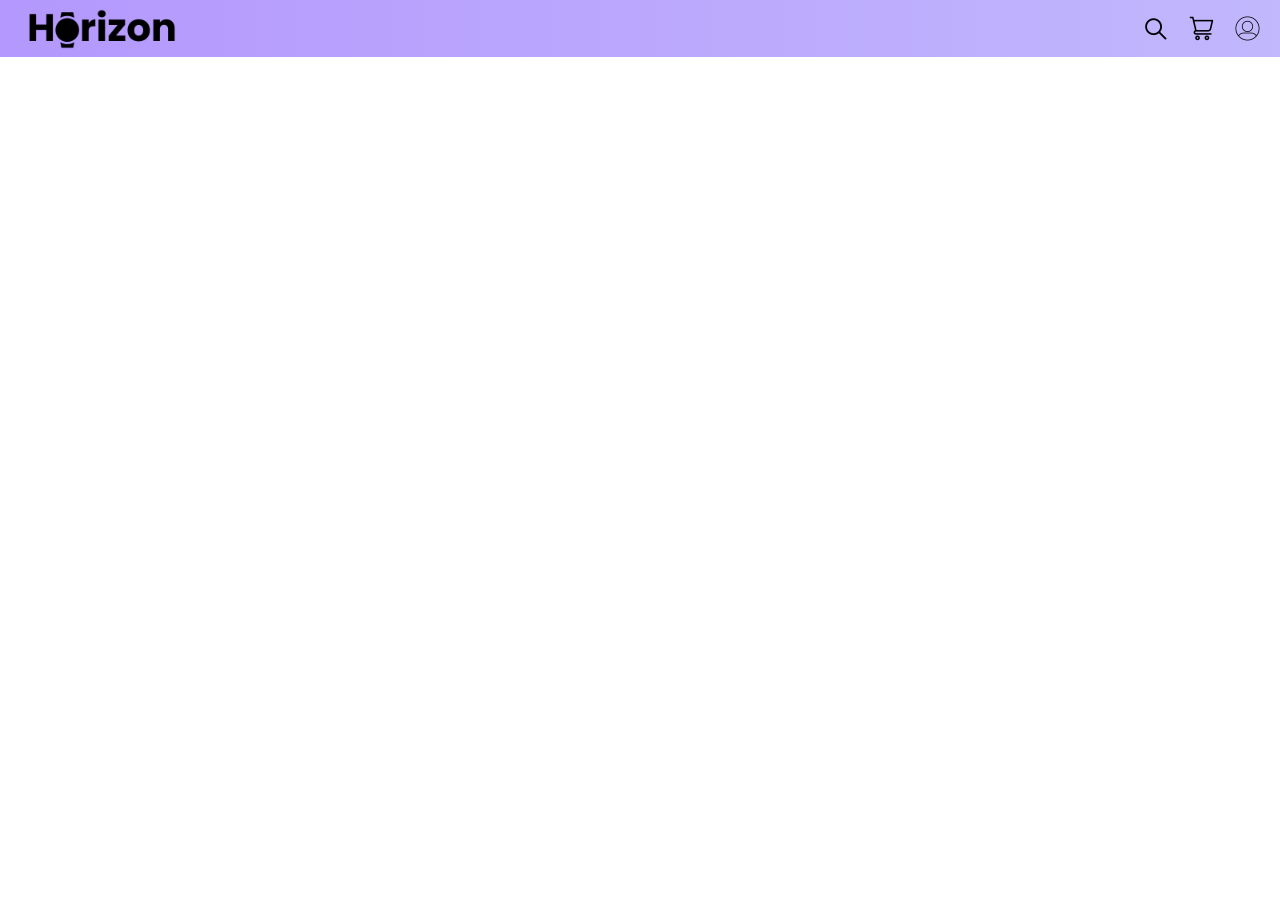
==== watch store/index.html @ 2ffa4701 "watch store - navbar completed" ====
<html lang="en">

<head>
    <meta charset="UTF-8">
    <meta name="viewport" content="width=device-width, initial-scale=1.0">
    <title>Horizon</title>
    <link href="https://cdn.jsdelivr.net/npm/bootstrap@5.3.3/dist/css/bootstrap.min.css" rel="stylesheet"
        integrity="sha384-QWTKZyjpPEjISv5WaRU9OFeRpok6YctnYmDr5pNlyT2bRjXh0JMhjY6hW+ALEwIH" crossorigin="anonymous">
    <link rel="stylesheet" href="style.css">
</head>

<body>
    <nav class="navbar navbar-expand-sm bg-body-tertiary">
        <div class="container-fluid">
            <img class="heading-logo" src="assets/heading_logo.png">
            <button class="navbar-toggler" type="button" data-bs-toggle="collapse" data-bs-target="#navbarNav"
                aria-controls="navbarNav" aria-expanded="false" aria-label="Toggle navigation">
               <img src="assets/icons/menu.svg">
            </button>
            <div class="collapse navbar-collapse" id="navbarNav">
                <ul class="navbar-nav ms-auto endItems">
                    <li class="nav-item endItems">
                        <a class="nav-link" href="#">
                            <img src="assets/icons/search.png"> <span class="d-sm-none nav-item-text">Search</span>
                        </a>
                    </li>
                    <li class="nav-item endItems">
                        <a class="nav-link" href="#">
                            <img src="assets/icons/cart.png"> <span class="d-sm-none nav-item-text">Cart</span>
                        </a>
                    </li>
                    <li class="nav-item endItems">
                        <a class="nav-link" href="#">
                            <img src="assets/icons/profile.png"> <span class="d-sm-none nav-item-text">Sign In</span>
                        </a>
                    </li>
                </ul>
            </div>
        </div> 
    </nav>
    <script src="https://cdn.jsdelivr.net/npm/bootstrap@5.3.3/dist/js/bootstrap.bundle.min.js"
        integrity="sha384-YvpcrYf0tY3lHB60NNkmXc5s9fDVZLESaAA55NDzOxhy9GkcIdslK1eN7N6jIeHz"
        crossorigin="anonymous"></script>
</body>

</html>
---- watch store/style.css ----
/* NavBar area */

.heading-logo{
    height: 40px;
}

.endItems > li > a > img {
    margin-left: 5px;
    height: 25px;
    width: 25px;
}

.nav-item-text {
    position: relative;
    margin-left: 10px;
    font-size: 18px;
    font-family: 'Roboto', sans-serif;
}

.nav-item-text::after {
    content: '';
    position: absolute;
    width: 0;
    height: 2px;
    bottom: 0;
    left: 0;
    background-color: #000;
    transition: width 1s; 
}

.nav-item-text:hover::after {
  
    width: 100%;
}

.navbar-toggler > img {
    height: 30px;
    width: 30px;
}
.navbar-toggler {
    border: none;
    background-color: transparent;
}


@media (max-width: 576px) {
    .heading-logo{
        height: 30px;
    }
    .endItems > img {
        margin-left: 10px;
        margin-top: 10px;
        height: 30px;
        width: 30px;
    }
}

@keyframes gradient {
    0% {
        background-position: 0% 50%;
    }
    50% {
        background-position: 100% 50%;
    }
    100% {
        background-position: 0% 50%;
    }
}

.navbar {
    background: linear-gradient(270deg, rgb(207, 215, 253), rgb(180, 152, 253));
    background-size: 200% 200%;
    animation: gradient 3s ease infinite;
}
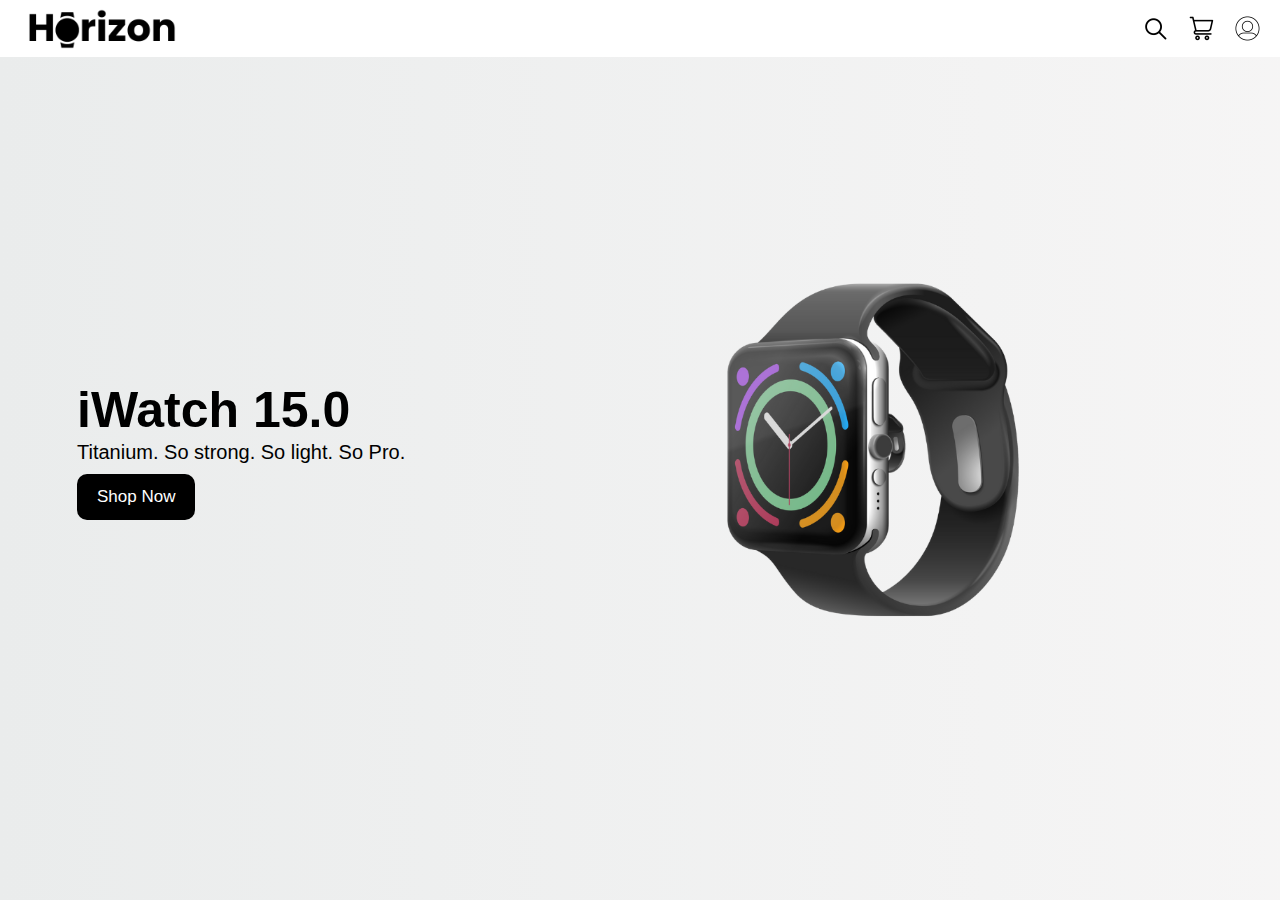
==== commit 27d9a68a: "head-section-finished" ====
--- a/watch store/index.html
+++ b/watch store/index.html
@@ -10,12 +10,12 @@
 </head>
 
 <body>
-    <nav class="navbar navbar-expand-sm bg-body-tertiary">
+    <nav class="navbar navbar-expand-sm bg-body-tertiary fixed-top">
         <div class="container-fluid">
             <img class="heading-logo" src="assets/heading_logo.png">
             <button class="navbar-toggler" type="button" data-bs-toggle="collapse" data-bs-target="#navbarNav"
                 aria-controls="navbarNav" aria-expanded="false" aria-label="Toggle navigation">
-               <img src="assets/icons/menu.svg">
+                <img src="assets/icons/menu.svg">
             </button>
             <div class="collapse navbar-collapse" id="navbarNav">
                 <ul class="navbar-nav ms-auto endItems">
@@ -36,8 +36,26 @@
                     </li>
                 </ul>
             </div>
-        </div> 
+        </div>
     </nav>
+
+    <section class="headSection d-flex align-items-center  justify-content-center">
+        <div class="container">
+            <div class="row align-items-center text-center">
+                <div class="col-lg-5 col-md-5 col-sm-12">
+                    <h1 class="heading-text">iWatch 15.0</h1>
+                    <h5 class="heading-subtext">Titanium. So strong. So light. So Pro.</h5>
+                <button class="btn btn-primary heading-btn">Shop Now</button>
+                </div>
+                <div class="col-lg-7 col-md-7 col-sm-12">
+                    <img src="assets/content/smartWatch.png">
+                </div>
+            </div>
+
+        </div>
+    </section>
+
+
     <script src="https://cdn.jsdelivr.net/npm/bootstrap@5.3.3/dist/js/bootstrap.bundle.min.js"
         integrity="sha384-YvpcrYf0tY3lHB60NNkmXc5s9fDVZLESaAA55NDzOxhy9GkcIdslK1eN7N6jIeHz"
         crossorigin="anonymous"></script>
--- a/watch store/style.css
+++ b/watch store/style.css
@@ -1,11 +1,10 @@
-
 /* NavBar area */
 
-.heading-logo{
+.heading-logo {
     height: 40px;
 }
 
-.endItems > li > a > img {
+.endItems>li>a>img {
     margin-left: 5px;
     height: 25px;
     width: 25px;
@@ -26,51 +25,103 @@
     bottom: 0;
     left: 0;
     background-color: #000;
-    transition: width 1s; 
+    transition: width 1s;
 }
 
 .nav-item-text:hover::after {
-  
+
     width: 100%;
 }
 
-.navbar-toggler > img {
+.navbar-toggler>img {
     height: 30px;
     width: 30px;
 }
+
 .navbar-toggler {
     border: none;
     background-color: transparent;
 }
 
+.navbar {
+    background-color: white !important;
+}
 
 @media (max-width: 576px) {
-    .heading-logo{
+    .heading-logo {
         height: 30px;
     }
-    .endItems > img {
+
+    .endItems>img {
         margin-left: 10px;
         margin-top: 10px;
         height: 30px;
         width: 30px;
     }
+
+
+
 }
 
-@keyframes gradient {
-    0% {
-        background-position: 0% 50%;
+
+
+.headSection {
+    background: linear-gradient(to right, #eaecec, #f1f0f0a9);
+    height: 100vh;
+    padding-right: 10px;
+    padding-right: 10px;
+}
+
+.headSection>.container>.row>div>img {
+    height: 350px;
+}
+
+.heading-text { margin: 0; 
+    font-size: 50px;
+    font-family: 'Roboto', sans-serif;
+    font-weight: 700;
+    color: #000;
+   
+}
+
+.heading-subtext {
+    font-size: 20px;
+    font-family: 'Roboto', sans-serif;
+    margin: 0;
+    color: #000;
+    font-weight: 400;
+ 
+}
+
+.heading-btn {
+    margin-top: 10px;
+    padding: 10px 20px;
+    font-size: 17px;
+    font-family: 'Roboto', sans-serif;
+    font-weight: 500;
+    border: none;
+    background-color: #000;
+    border-radius: 10px;
+    color: #fff;
+    cursor: pointer;
+    transition: background-color 1s;
+}
+
+@media (max-width: 768px) {
+    .heading-text {
+        margin-top: 38px;
     }
-    50% {
-        background-position: 100% 50%;
-    }
-    100% {
-        background-position: 0% 50%;
+    .headSection>.container>.row>div>img {
+        
+        height: 320px;
+        margin-top: 20px;
     }
 }
 
-.navbar {
-    background: linear-gradient(270deg, rgb(207, 215, 253), rgb(180, 152, 253));
-    background-size: 200% 200%;
-    animation: gradient 3s ease infinite;
+@media (min-width: 768px) {
+    .headSection .col-lg-5.col-md-5.col-sm-12 {
+        text-align: start;
+    }
+
 }
 
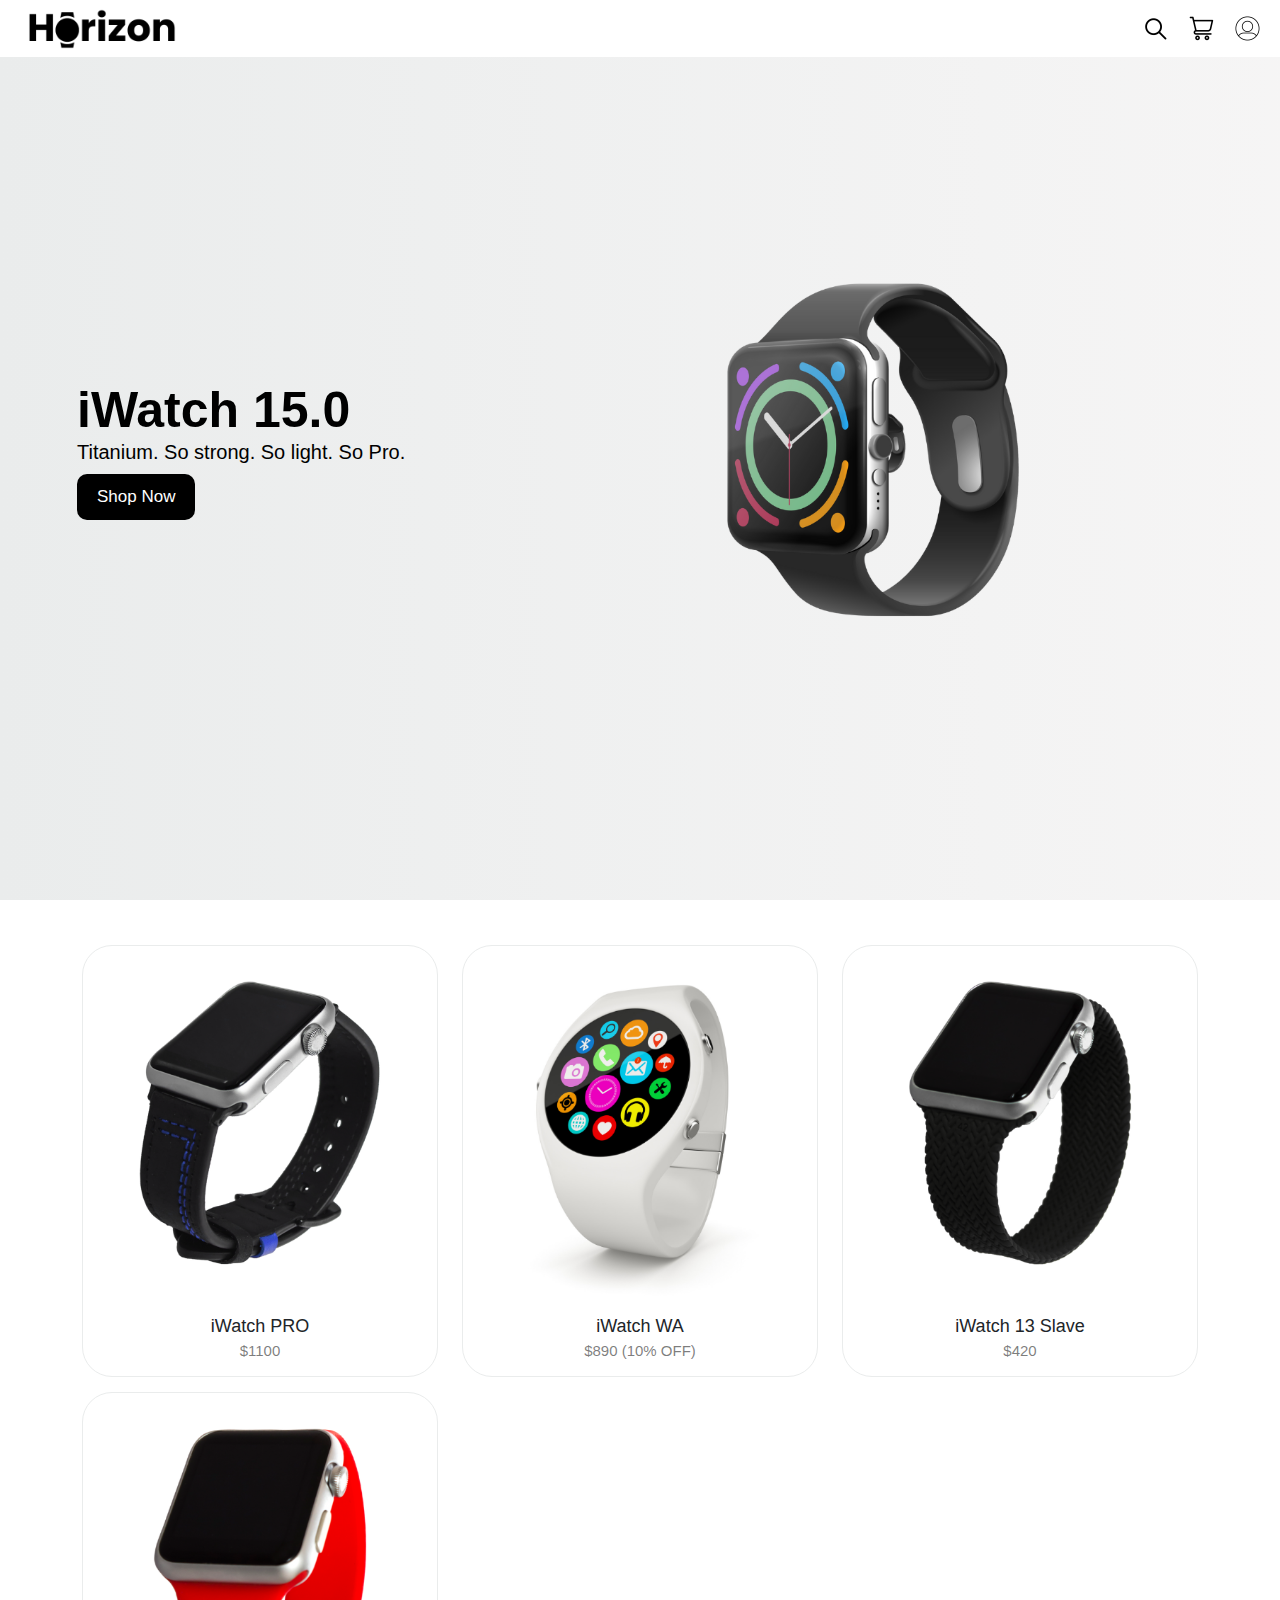
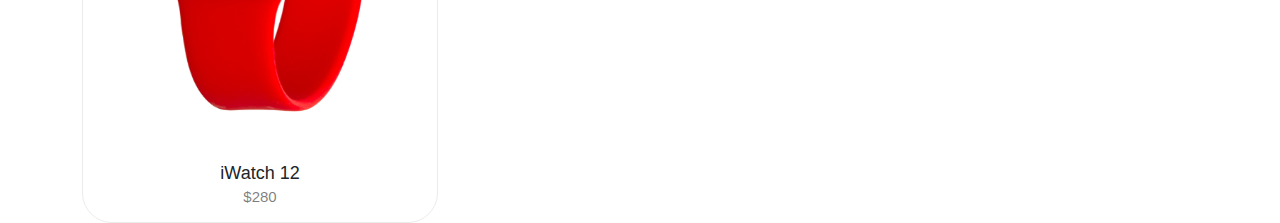
==== commit 730c4bab: "added production section" ====
--- a/watch store/index.html
+++ b/watch store/index.html
@@ -56,6 +56,54 @@
     </section>
 
 
+    <section class="mainItemsSection">
+        <div class="container">
+            <div class="row products">
+              <div class="col-lg-4 col-md-4 col-sm-6 product">
+                <div class="card product-card">
+                  <button class="btn btn-primary product-hover-button">Add to Cart</button>
+                  <img src="assets/products/2.png" class="card-img-top product-img" alt="...">
+                  <div class="card-body">
+                    <h5 class="card-title">iWatch PRO</h5> 
+                    <h6 class="card-subtitle">$1100</h6>
+                  </div>
+                </div>                 
+              </div>
+              <div class="col-lg-4 col-md-4 col-sm-6 product">
+                <div class="card product-card">
+                  <button class="btn btn-primary product-hover-button">Add to Cart</button>
+                  <img src="assets/products/1.png" class="card-img-top product-img" alt="...">
+                  <div class="card-body">
+                    <h5 class="card-title">iWatch WA</h5> 
+                    <h6 class="card-subtitle">$890 (10% OFF)</h6>
+                  </div>
+                </div>                  
+              </div>
+              <div class="col-lg-4 col-md-4 col-sm-6 product">
+                <div class="card product-card">
+                  <button class="btn btn-primary product-hover-button">Add to Cart</button>
+                  <img src="assets/products/3.png" class="card-img-top product-img" alt="...">
+                  <div class="card-body">
+                    <h5 class="card-title">iWatch 13 Slave</h5>
+                    <h6 class="card-subtitle">$420</h6>
+                  </div>
+                </div>                  
+              </div>
+              <div class="col-lg-4 col-md-4 col-sm-6 product">
+                <div class="card product-card">
+                  <button class="btn btn-primary product-hover-button">Add to Cart</button>
+                  <img src="assets/products/4.png" class="card-img-top product-img" alt="...">
+                  <div class="card-body">
+                    <h5 class="card-title">iWatch 12</h5> 
+                    <h6 class="card-subtitle">$280</h6>
+                  </div>
+                </div>                  
+              </div>
+            </div>
+          </div>
+    </section>
+
+
     <script src="https://cdn.jsdelivr.net/npm/bootstrap@5.3.3/dist/js/bootstrap.bundle.min.js"
         integrity="sha384-YvpcrYf0tY3lHB60NNkmXc5s9fDVZLESaAA55NDzOxhy9GkcIdslK1eN7N6jIeHz"
         crossorigin="anonymous"></script>
--- a/watch store/style.css
+++ b/watch store/style.css
@@ -107,6 +107,11 @@
     transition: background-color 1s;
 }
 
+.heading-btn:hover {
+    background-color: #fff;
+    color: #000;
+}
+
 @media (max-width: 768px) {
     .heading-text {
         margin-top: 38px;
@@ -116,12 +121,89 @@
         height: 320px;
         margin-top: 20px;
     }
+    .headSection{
+        padding-left: 30px;
+    }
 }
 
 @media (min-width: 768px) {
+
     .headSection .col-lg-5.col-md-5.col-sm-12 {
         text-align: start;
     }
 
-}
-
+
+
+}
+
+
+
+
+
+
+.mainItemsSection{
+    margin-top: 30px;
+}
+
+.card .product-img{
+    border-radius: 60px;
+}
+
+.card-title{
+    text-align: center;
+    font-size: 18px;
+    font-family: 'Roboto', sans-serif;
+}
+
+.card-subtitle{
+    text-align: center;
+    font-size: 15px;
+    font-weight: 400;
+    font-family: 'Roboto', sans-serif;
+    color: #25252598;
+
+}
+
+.card{
+    position: relative;
+    border: 1px solid #eaecec;
+    border-radius: 30px;
+}
+
+.card:hover{
+    box-shadow: 0 0 6px 0 #cbcece;
+}
+
+
+
+.product-hover-button {
+    position: absolute;
+    top: 50%;
+    left: 50%;
+    transform: translate(-50%, -50%);
+    opacity: 0;
+    transition: opacity 0.5s ease, background-color 0.1s ease, color 0.5s ease;
+    font-size: 16px;
+    font-family: 'Roboto', sans-serif;
+    font-weight: 500;
+    border: none;
+    background-color: #000;
+    border-radius: 10px;
+    color: #fff;
+    cursor: pointer;box-shadow: 0 0 30px rgba(0, 0, 0, 0.5);
+  }
+  
+  .product-card:hover .product-hover-button {
+    opacity: 1;
+  }
+
+  .product-hover-button:hover{
+      background-color: #fff;
+      color: #000;
+  }
+  .product{
+    margin-top: 15px;
+}
+@media (max-width: 768px) {
+   
+}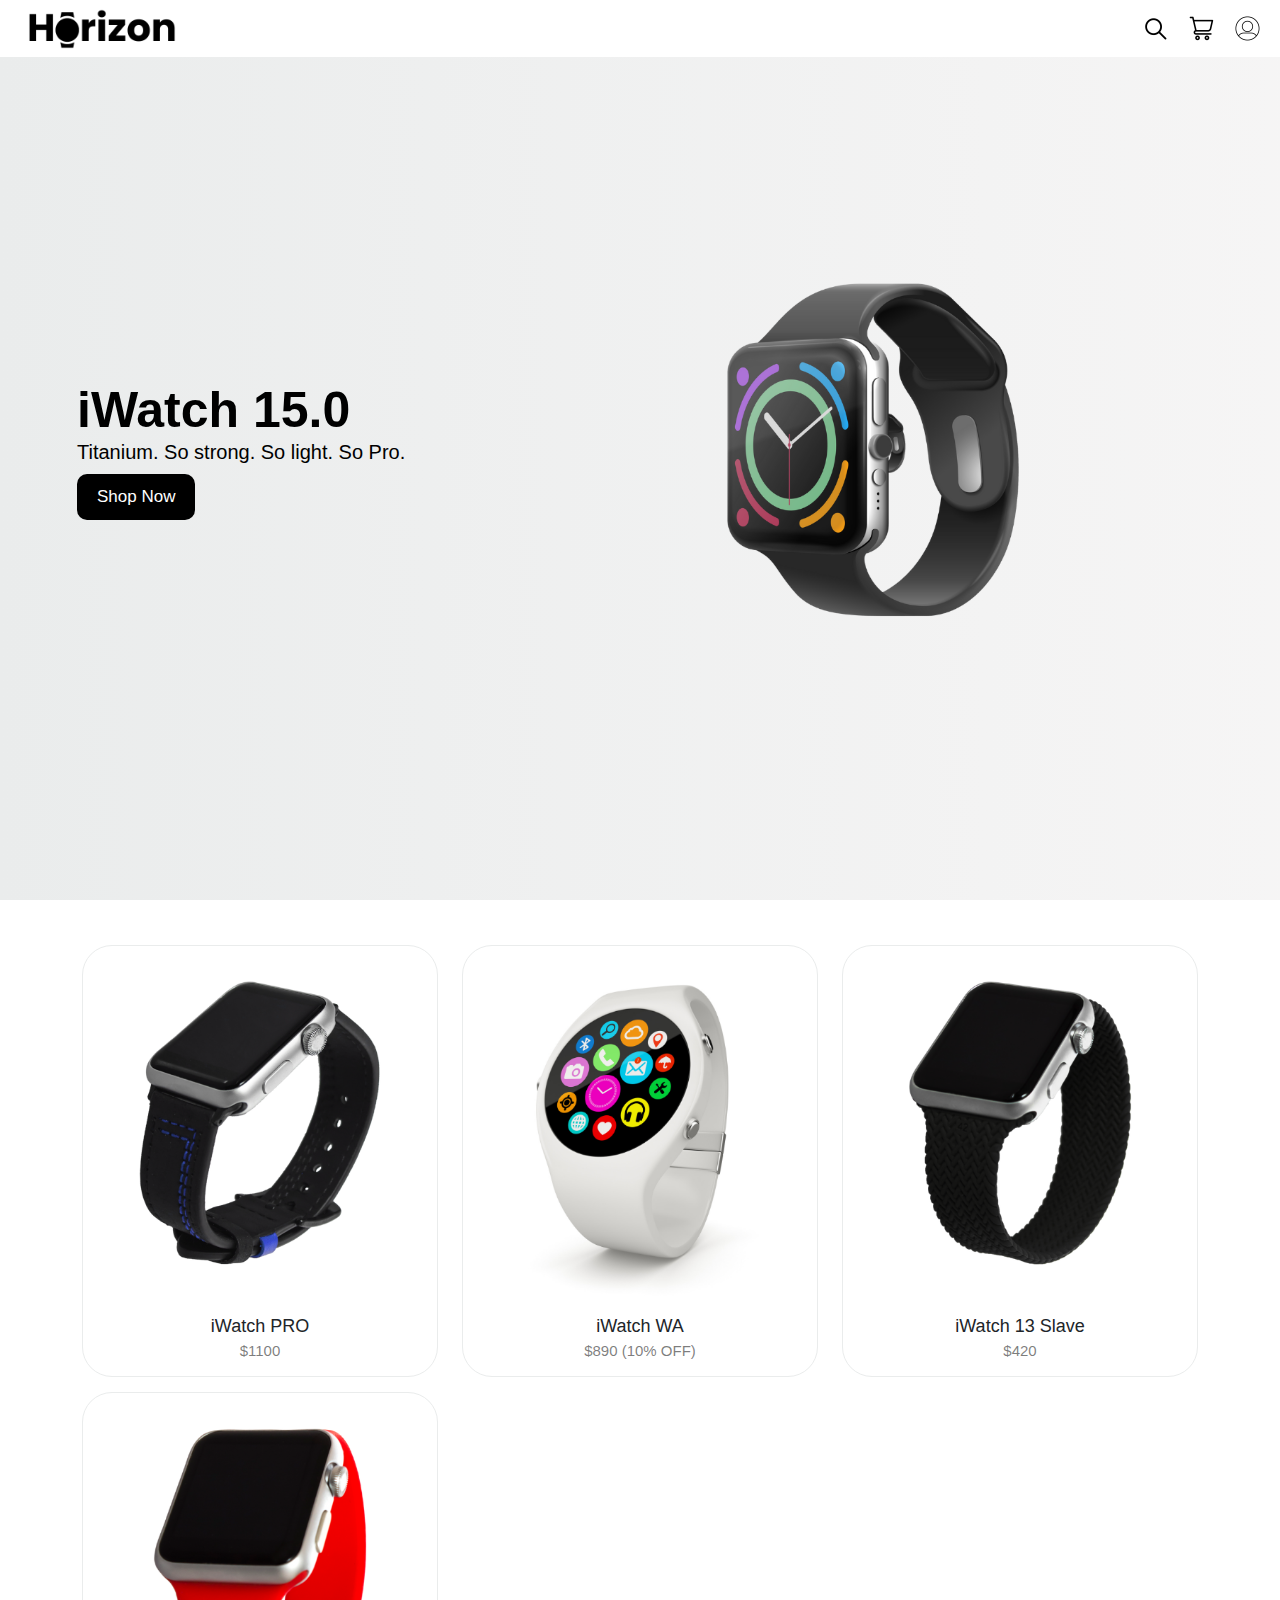
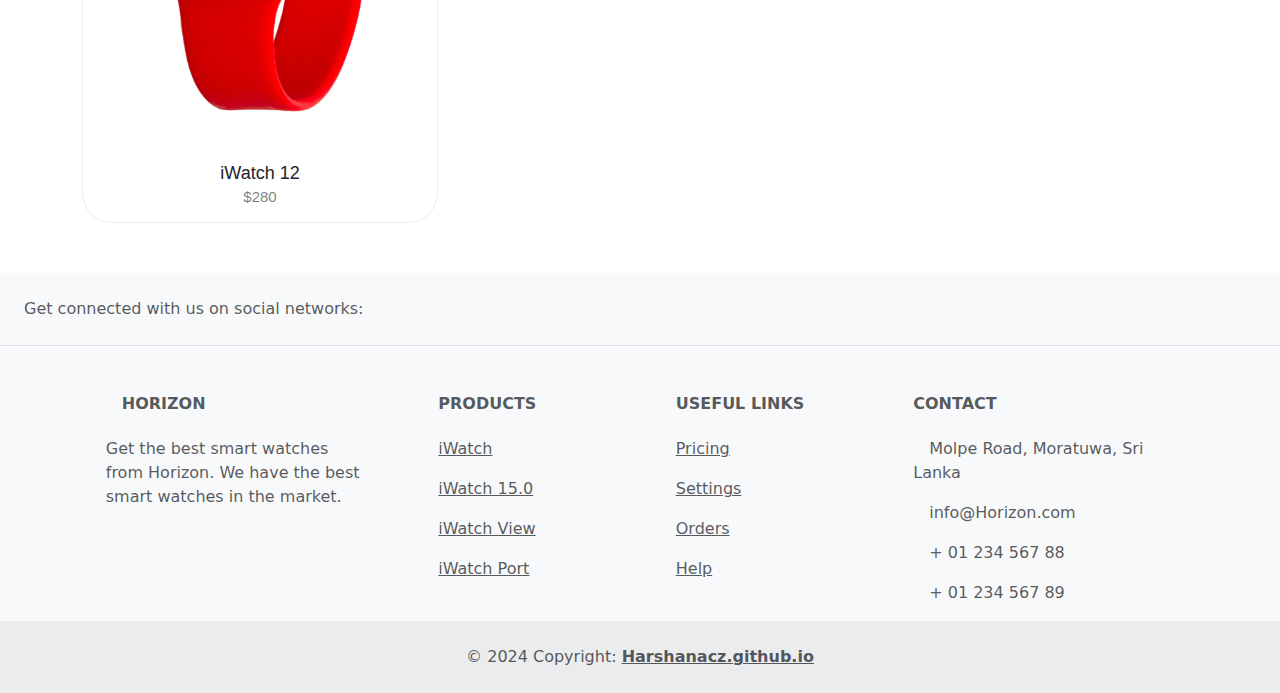
==== commit 9e51d8c1: "footer-added" ====
--- a/watch store/index.html
+++ b/watch store/index.html
@@ -104,6 +104,129 @@
     </section>
 
 
+<!-- Footer -->
+<footer class="text-center text-lg-start bg-body-tertiary text-muted">
+  <!-- Section: Social media -->
+  <section class="d-flex justify-content-center justify-content-lg-between p-4 border-bottom">
+    <!-- Left -->
+    <div class="me-5 d-none d-lg-block">
+      <span>Get connected with us on social networks:</span>
+    </div>
+    <!-- Left -->
+
+    <!-- Right -->
+    <div>
+      <a href="" class="me-4 text-reset">
+        <i class="fab fa-facebook-f"></i>
+      </a>
+      <a href="" class="me-4 text-reset">
+        <i class="fab fa-twitter"></i>
+      </a>
+      <a href="" class="me-4 text-reset">
+        <i class="fab fa-google"></i>
+      </a>
+      <a href="" class="me-4 text-reset">
+        <i class="fab fa-instagram"></i>
+      </a>
+      <a href="" class="me-4 text-reset">
+        <i class="fab fa-linkedin"></i>
+      </a>
+      <a href="" class="me-4 text-reset">
+        <i class="fab fa-github"></i>
+      </a>
+    </div>
+    <!-- Right -->
+  </section>
+  <!-- Section: Social media -->
+
+  <!-- Section: Links  -->
+  <section class="">
+    <div class="container text-center text-md-start mt-5">
+      <!-- Grid row -->
+      <div class="row mt-3">
+        <!-- Grid column -->
+        <div class="col-md-3 col-lg-4 col-xl-3 mx-auto mb-4">
+          <!-- Content -->
+          <h6 class="text-uppercase fw-bold mb-4">
+            <i class="fas fa-gem me-3"></i>Horizon
+          </h6>
+          <p>
+            Get the best smart watches from Horizon. We have the best smart watches in the market.
+          </p>
+        </div>
+        <!-- Grid column -->
+
+        <!-- Grid column -->
+        <div class="col-md-2 col-lg-2 col-xl-2 mx-auto mb-4">
+          <!-- Links -->
+          <h6 class="text-uppercase fw-bold mb-4">
+            Products
+          </h6>
+          <p>
+            <a href="#!" class="text-reset">iWatch</a>
+          </p>
+          <p>
+            <a href="#!" class="text-reset">iWatch 15.0</a>
+          </p>
+          <p>
+            <a href="#!" class="text-reset">iWatch View</a>
+          </p>
+          <p>
+            <a href="#!" class="text-reset">iWatch Port</a>
+          </p>
+        </div>
+        <!-- Grid column -->
+
+        <!-- Grid column -->
+        <div class="col-md-3 col-lg-2 col-xl-2 mx-auto mb-4">
+          <!-- Links -->
+          <h6 class="text-uppercase fw-bold mb-4">
+            Useful links
+          </h6>
+          <p>
+            <a href="#!" class="text-reset">Pricing</a>
+          </p>
+          <p>
+            <a href="#!" class="text-reset">Settings</a>
+          </p>
+          <p>
+            <a href="#!" class="text-reset">Orders</a>
+          </p>
+          <p>
+            <a href="#!" class="text-reset">Help</a>
+          </p>
+        </div>
+        <!-- Grid column -->
+
+        <!-- Grid column -->
+        <div class="col-md-4 col-lg-3 col-xl-3 mx-auto mb-md-0 mb-4">
+          <!-- Links -->
+          <h6 class="text-uppercase fw-bold mb-4">Contact</h6>
+          <p><i class="fas fa-home me-3"></i> Molpe Road, Moratuwa, Sri Lanka</p>
+          <p>
+            <i class="fas fa-envelope me-3"></i>
+            info@Horizon.com
+          </p>
+          <p><i class="fas fa-phone me-3"></i> + 01 234 567 88</p>
+          <p><i class="fas fa-print me-3"></i> + 01 234 567 89</p>
+        </div>
+        <!-- Grid column -->
+      </div>
+      <!-- Grid row -->
+    </div>
+  </section>
+  <!-- Section: Links  -->
+
+  <!-- Copyright -->
+  <div class="text-center p-4" style="background-color: rgba(0, 0, 0, 0.05);">
+    © 2024 Copyright:
+    <a class="text-reset fw-bold" href="">Harshanacz.github.io</a>
+  </div>
+  <!-- Copyright -->
+</footer>
+<!-- Footer -->
+
+
     <script src="https://cdn.jsdelivr.net/npm/bootstrap@5.3.3/dist/js/bootstrap.bundle.min.js"
         integrity="sha384-YvpcrYf0tY3lHB60NNkmXc5s9fDVZLESaAA55NDzOxhy9GkcIdslK1eN7N6jIeHz"
         crossorigin="anonymous"></script>
--- a/watch store/style.css
+++ b/watch store/style.css
@@ -206,4 +206,8 @@
 }
 @media (max-width: 768px) {
    
+}
+
+footer{
+    margin-top: 50px;
 }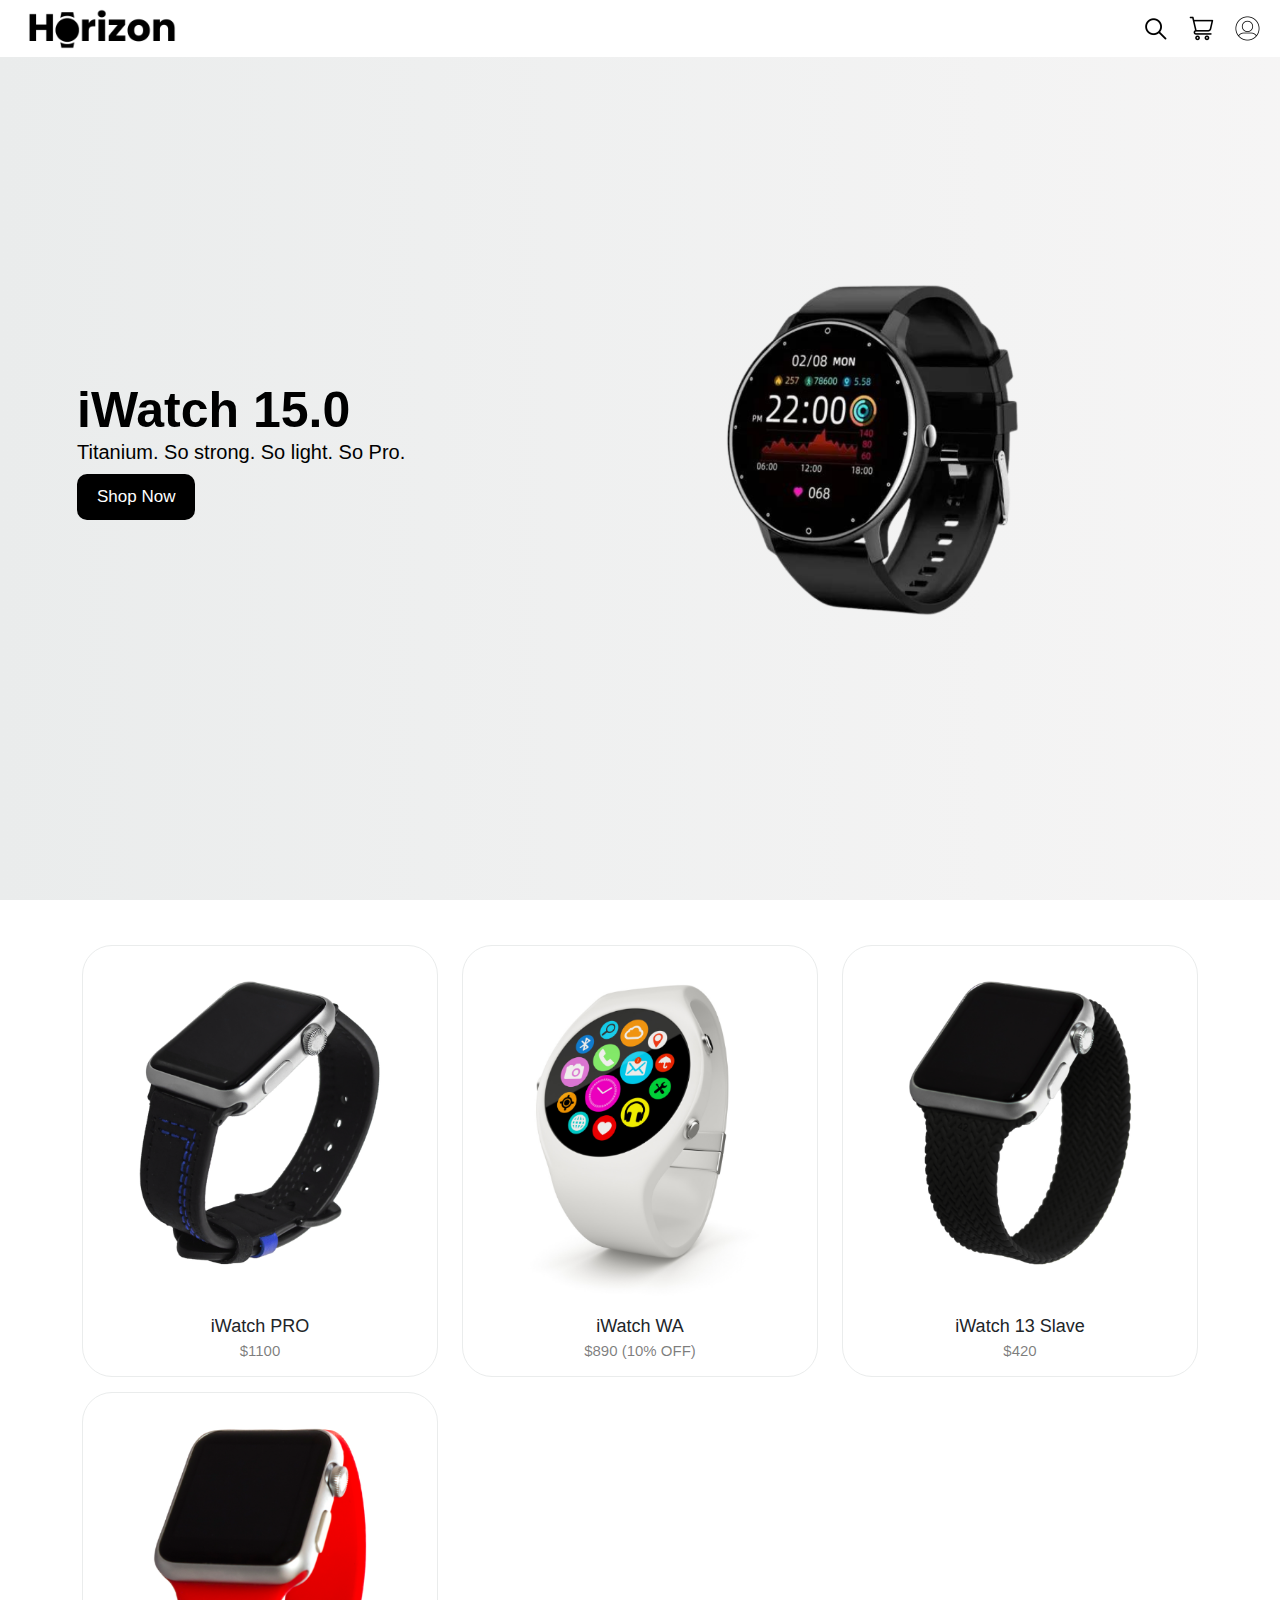
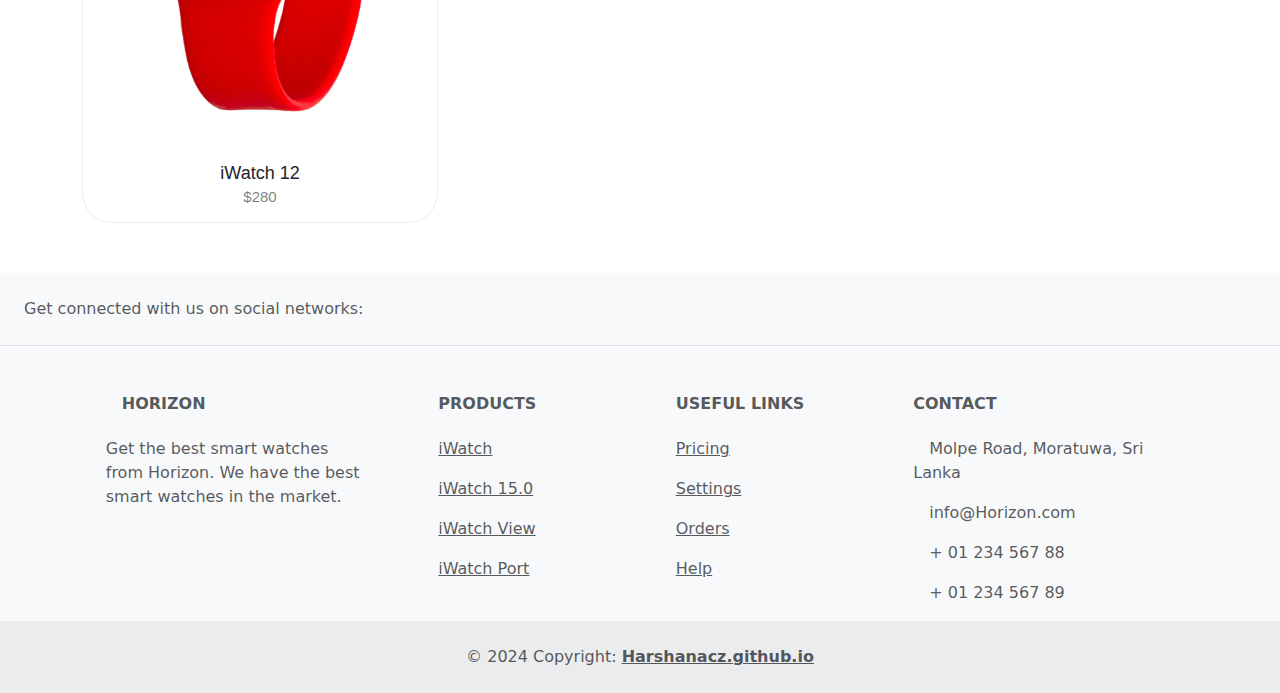
==== commit 96f61e90: "smart-watch-web-update" ====
--- a/watch store/index.html
+++ b/watch store/index.html
@@ -6,7 +6,8 @@
     <title>Horizon</title>
     <link href="https://cdn.jsdelivr.net/npm/bootstrap@5.3.3/dist/css/bootstrap.min.css" rel="stylesheet"
         integrity="sha384-QWTKZyjpPEjISv5WaRU9OFeRpok6YctnYmDr5pNlyT2bRjXh0JMhjY6hW+ALEwIH" crossorigin="anonymous">
-    <link rel="stylesheet" href="style.css">
+    
+        <link rel="stylesheet" href="style.css">
 </head>
 
 <body>
@@ -48,7 +49,7 @@
                 <button class="btn btn-primary heading-btn">Shop Now</button>
                 </div>
                 <div class="col-lg-7 col-md-7 col-sm-12">
-                    <img src="assets/content/smartWatch.png">
+                    <img src="assets/smart_watch.png">
                 </div>
             </div>
 
@@ -59,7 +60,7 @@
     <section class="mainItemsSection">
         <div class="container">
             <div class="row products">
-              <div class="col-lg-4 col-md-4 col-sm-6 product">
+              <div class="col-lg-4 col-md-6 col-sm-6 product">
                 <div class="card product-card">
                   <button class="btn btn-primary product-hover-button">Add to Cart</button>
                   <img src="assets/products/2.png" class="card-img-top product-img" alt="...">
@@ -69,7 +70,7 @@
                   </div>
                 </div>                 
               </div>
-              <div class="col-lg-4 col-md-4 col-sm-6 product">
+              <div class="col-lg-4 col-md-6 col-sm-6 product">
                 <div class="card product-card">
                   <button class="btn btn-primary product-hover-button">Add to Cart</button>
                   <img src="assets/products/1.png" class="card-img-top product-img" alt="...">
@@ -79,7 +80,7 @@
                   </div>
                 </div>                  
               </div>
-              <div class="col-lg-4 col-md-4 col-sm-6 product">
+              <div class="col-lg-4 col-md-6 col-sm-6 product">
                 <div class="card product-card">
                   <button class="btn btn-primary product-hover-button">Add to Cart</button>
                   <img src="assets/products/3.png" class="card-img-top product-img" alt="...">
@@ -89,7 +90,7 @@
                   </div>
                 </div>                  
               </div>
-              <div class="col-lg-4 col-md-4 col-sm-6 product">
+              <div class="col-lg-4 col-md-6 col-sm-6 product">
                 <div class="card product-card">
                   <button class="btn btn-primary product-hover-button">Add to Cart</button>
                   <img src="assets/products/4.png" class="card-img-top product-img" alt="...">
--- a/watch store/style.css
+++ b/watch store/style.css
@@ -16,6 +16,8 @@
     font-size: 18px;
     font-family: 'Roboto', sans-serif;
 }
+
+
 
 .nav-item-text::after {
     content: '';
